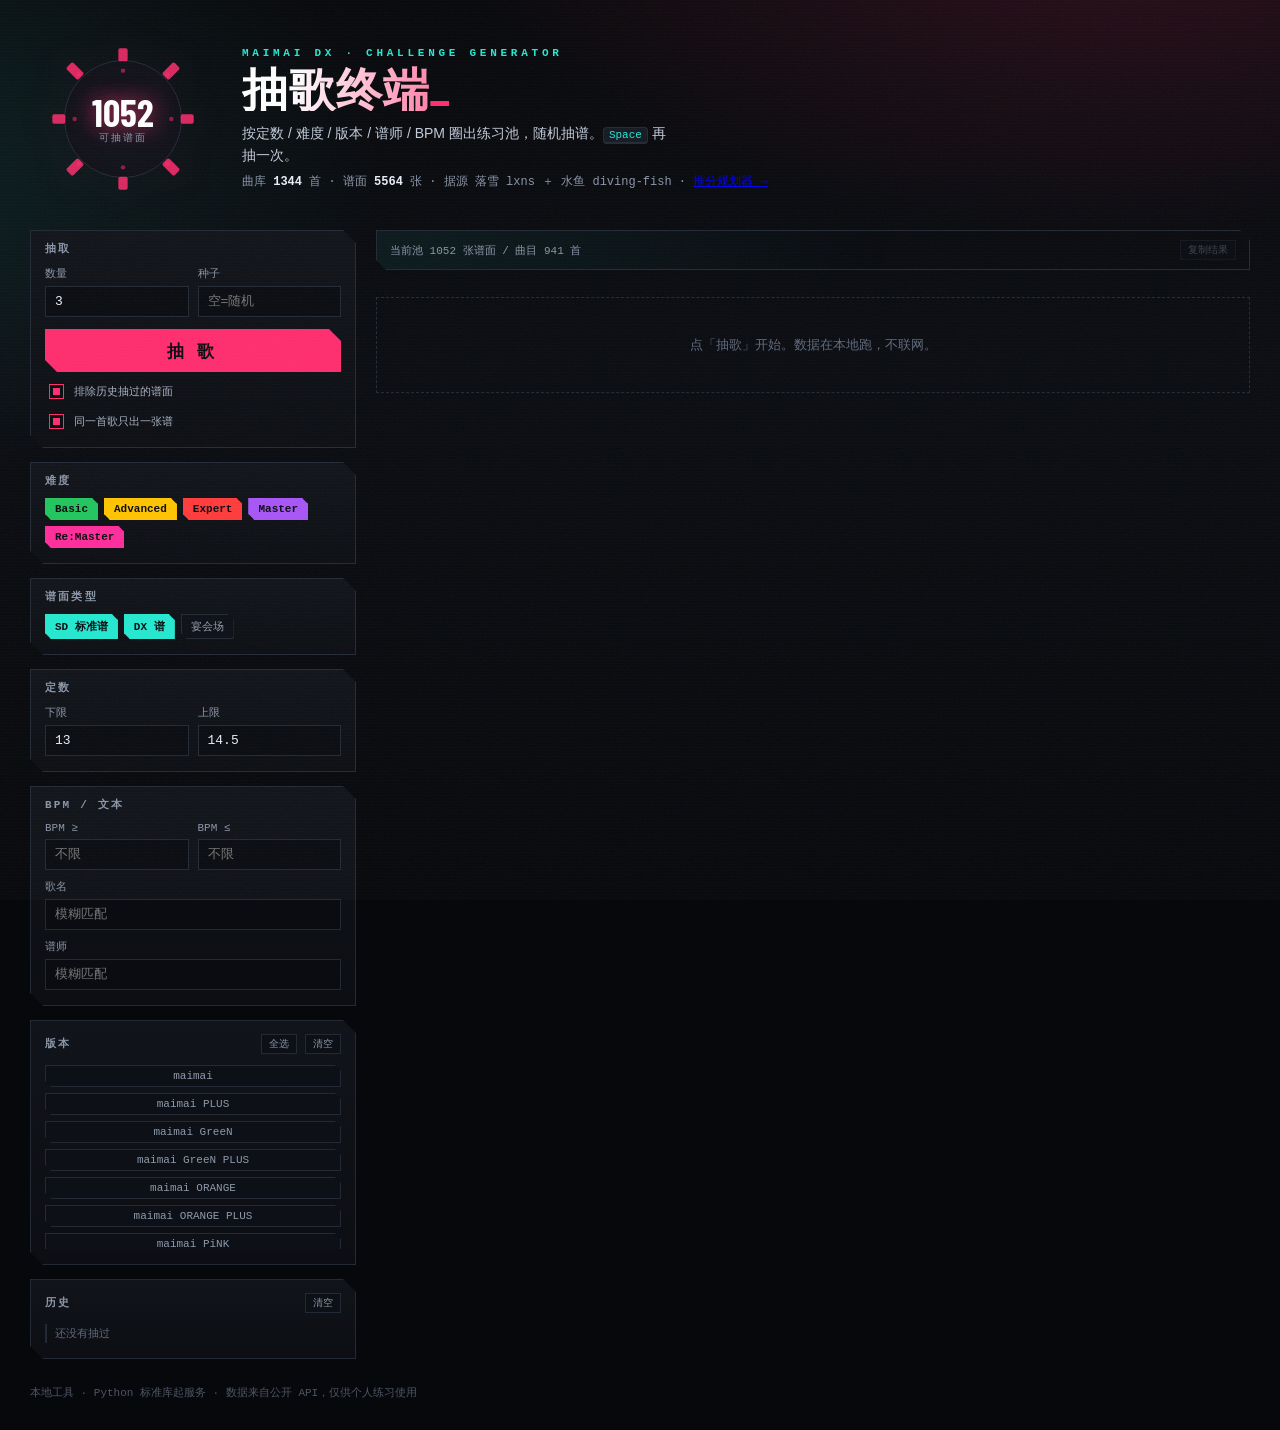
==== index.html @ 69e11485 "舞萌小工具：抽歌器 + 推分规划器（Android PWA / 网页内拉取成绩）" ====
<!doctype html>
<html lang="zh-CN">
<head>
<meta charset="utf-8" />
<meta name="viewport" content="width=device-width, initial-scale=1" />
<title>抽歌终端 · MAIMAI DX</title>
<meta name="theme-color" content="#07080b" />
<link rel="manifest" href="manifest.json" />
<link rel="icon" href="icons/icon-192.png" />
<link rel="apple-touch-icon" href="icons/icon-192.png" />
<link rel="stylesheet" href="style.css" />
</head>
<body>
<div class="grain" aria-hidden="true"></div>
<div class="scan" aria-hidden="true"></div>

<header class="hero">
  <div class="dial" id="dial" title="点我也能抽">
    <svg viewBox="-100 -100 200 200" aria-hidden="true"><g id="dialBars"></g></svg>
    <div class="dial-core">
      <span class="dial-num" id="poolNum">--</span>
      <span class="dial-cap">可抽谱面</span>
    </div>
  </div>
  <div class="hero-txt">
    <p class="kicker">MAIMAI DX · CHALLENGE GENERATOR</p>
    <h1>抽歌终端<span class="blink">_</span></h1>
    <p class="lede">按定数 / 难度 / 版本 / 谱师 / BPM 圈出练习池，随机抽谱。<span class="kbdon"><kbd>Space</kbd> 再抽一次。</span><span class="mobon">摇一摇手机，或点右下角按钮再抽。</span></p>
    <p class="src">曲库 <b id="dbTotal">--</b> 首 · 谱面 <b id="dbCharts">--</b> 张 · 据源 落雪 lxns ＋ 水鱼 diving-fish · <a href="plan.html">推分规划器 →</a></p>
  </div>
</header>

<main>
  <aside class="rail">
    <section class="box">
      <h2>抽取</h2>
      <div class="row">
        <label>数量<input id="n" type="number" min="1" max="30" value="3" /></label>
        <label>种子<input id="seed" type="text" placeholder="空=随机" /></label>
      </div>
      <button id="go" class="go">抽 歌</button>
      <label class="chk"><input id="noRepeat" type="checkbox" checked /> 排除历史抽过的谱面</label>
      <label class="chk"><input id="perSong" type="checkbox" checked /> 同一首歌只出一张谱</label>
    </section>

    <section class="box">
      <h2>难度</h2>
      <div class="chips" id="diffChips"></div>
    </section>

    <section class="box">
      <h2>谱面类型</h2>
      <div class="chips" id="typeChips"></div>
    </section>

    <section class="box">
      <h2>定数</h2>
      <div class="row">
        <label>下限<input id="dsMin" type="number" step="0.1" min="1" max="15" /></label>
        <label>上限<input id="dsMax" type="number" step="0.1" min="1" max="15" /></label>
      </div>
    </section>

    <section class="box">
      <h2>BPM / 文本</h2>
      <div class="row">
        <label>BPM ≥<input id="bpmMin" type="number" min="0" placeholder="不限" /></label>
        <label>BPM ≤<input id="bpmMax" type="number" min="0" placeholder="不限" /></label>
      </div>
      <label class="full">歌名<input id="qTitle" type="text" placeholder="模糊匹配" /></label>
      <label class="full">谱师<input id="qDesigner" type="text" placeholder="模糊匹配" /></label>
    </section>

    <section class="box">
      <h2>版本 <button class="mini" id="verAll">全选</button><button class="mini" id="verNone">清空</button></h2>
      <div class="chips vert" id="verChips"></div>
    </section>

    <section class="box">
      <h2>历史 <button class="mini danger" id="clearHist">清空</button></h2>
      <div id="hist" class="hist"></div>
    </section>
  </aside>

  <section class="stage">
    <div class="stage-bar">
      <span id="poolInfo">加载中…</span>
      <span class="spacer"></span>
      <span class="seedtag" id="seedTag"></span>
      <button class="mini" id="copyBtn" disabled>复制结果</button>
    </div>
    <div id="results" class="results"><p class="empty">点「抽歌」开始。数据在本地跑，不联网。</p></div>
  </section>
</main>

<footer>本地工具 · Python 标准库起服务 · 数据来自公开 API，仅供个人练习使用</footer>
<button class="gof" id="goFloat">抽歌</button>
<script src="core.js"></script>
<script src="app.js"></script>
<script>if('serviceWorker' in navigator){window.addEventListener('load',function(){navigator.serviceWorker.register('sw.js').catch(function(){});});}</script>
</body>
</html>
---- style.css ----
/* 抽歌终端 · 深色工业终端风（暗底 + 高饱和强调 + 锐利几何） */
:root{
  --bg:#07080b; --panel:#11141a; --panel2:#0c0e13; --line:#232a35;
  --ink:#e9eef7; --dim:#8b96a8; --hi:#ff2d6f; --cy:#25e8d0; --warn:#ffc400;
  --disp:"Barlow Condensed","Bahnschrift","DIN Alternate","Franklin Gothic Medium",Impact,sans-serif;
  --mono:"Cascadia Mono",Consolas,"Courier New",monospace;
  --sans:"Microsoft YaHei UI","PingFang SC","Noto Sans SC",sans-serif;
  --cut:13px;
}
@font-face{font-family:"Barlow Condensed";src:url("fonts/barlowcondensed-600.woff2") format("woff2");font-weight:600;font-style:normal;font-display:swap}
@font-face{font-family:"Barlow Condensed";src:url("fonts/barlowcondensed-700.woff2") format("woff2");font-weight:700;font-style:normal;font-display:swap}
*{box-sizing:border-box}
html,body{margin:0}
body{
  background:var(--bg); color:var(--ink); font:14px/1.55 var(--sans); min-height:100vh;
  background-image:
    radial-gradient(1100px 560px at 88% -12%, rgba(255,45,111,.16), transparent 62%),
    radial-gradient(900px 520px at -12% 18%, rgba(37,232,208,.10), transparent 60%),
    linear-gradient(180deg,#07080b,#0a0c11 40%,#07080b);
  background-attachment:fixed;
}
.grain{position:fixed;inset:0;pointer-events:none;z-index:9;opacity:.045;
  background-image:url("data:image/svg+xml,%3Csvg xmlns='http://www.w3.org/2000/svg' width='140' height='140'%3E%3Cfilter id='n'%3E%3CfeTurbulence type='fractalNoise' baseFrequency='.85' numOctaves='3'/%3E%3C/filter%3E%3Crect width='140' height='140' filter='url(%23n)'/%3E%3C/svg%3E")}
.scan{position:fixed;inset:0;pointer-events:none;z-index:8;opacity:.5;
  background:repeating-linear-gradient(to bottom, rgba(255,255,255,.022) 0 1px, transparent 1px 3px)}

/* ---------- hero ---------- */
.hero{display:flex;gap:26px;align-items:center;padding:26px 30px 18px;max-width:1500px;margin:0 auto}
.kicker{margin:0 0 6px;font:600 11px/1 var(--mono);letter-spacing:.34em;color:var(--cy)}
.hero h1{margin:0;font:700 46px/1 var(--disp);letter-spacing:.02em;text-transform:uppercase;
  background:linear-gradient(100deg,#fff 10%,var(--hi) 55%,#ff9d3d 92%);
  -webkit-background-clip:text;background-clip:text;-webkit-text-fill-color:transparent}
.blink{-webkit-text-fill-color:var(--hi);animation:blink 1.1s steps(1) infinite}
@keyframes blink{50%{opacity:0}}
.lede{margin:12px 0 6px;color:#c3ccdb;max-width:56ch}
.src{margin:0;font:12px var(--mono);color:var(--dim)}
.src b{color:var(--ink)}
kbd{font:11px var(--mono);border:1px solid var(--line);border-bottom-width:2px;border-radius:4px;
  padding:1px 5px;background:#151922;color:var(--cy)}

/* 8 键环 */
.dial{position:relative;width:186px;height:186px;flex:0 0 auto;cursor:pointer}
.dial svg{width:100%;height:100%;filter:drop-shadow(0 0 18px rgba(255,45,111,.35))}
.dial rect{fill:var(--hi);opacity:.85;animation:pulse 3.4s ease-in-out infinite}
.dial rect:nth-child(even){fill:var(--cy);animation-delay:.5s}
@keyframes pulse{0%,100%{opacity:.4}50%{opacity:.95}}
.dial.rolling svg{animation:spin .55s cubic-bezier(.5,0,.2,1) 1}
@keyframes spin{from{transform:rotate(0)}to{transform:rotate(360deg)}}
.dial-core{position:absolute;inset:0;display:grid;place-content:center;text-align:center;pointer-events:none}
.dial-core:before{content:"";position:absolute;inset:34px;border:1px solid var(--line);border-radius:50%;
  background:radial-gradient(circle,#151a22,#0a0c11);z-index:-1}
.dial-num{font:700 38px/1 var(--disp);color:#fff;text-shadow:0 0 22px rgba(255,45,111,.8)}
.dial-cap{font:10px var(--mono);letter-spacing:.18em;color:var(--dim)}

/* ---------- layout ---------- */
main{display:grid;grid-template-columns:326px minmax(0,1fr);gap:20px;padding:0 30px 26px;max-width:1500px;margin:0 auto;align-items:start}
.rail{display:flex;flex-direction:column;gap:14px;position:sticky;top:18px}
.box{background:linear-gradient(180deg,var(--panel),var(--panel2));border:1px solid var(--line);padding:13px 14px 15px;
  clip-path:polygon(0 0,calc(100% - var(--cut)) 0,100% var(--cut),100% 100%,var(--cut) 100%,0 calc(100% - var(--cut)))}
.box h2{display:flex;align-items:center;gap:8px;margin:0 0 11px;font:600 11px/1 var(--mono);letter-spacing:.2em;color:var(--dim);text-transform:uppercase}
.box h2 button{margin-left:auto}
.box h2 button+button{margin-left:0}
.row{display:flex;gap:9px}
label{display:flex;flex-direction:column;gap:5px;font:11px var(--mono);color:var(--dim);flex:1;min-width:0}
label.full{margin-top:9px}
input[type=text],input[type=number]{width:100%;background:#0a0c11;border:1px solid var(--line);color:var(--ink);
  padding:7px 9px;font:13px var(--mono);outline:none;transition:border-color .15s,box-shadow .15s}
input:focus{border-color:var(--hi);box-shadow:0 0 0 2px rgba(255,45,111,.18)}
input[type=number]::-webkit-outer-spin-button,input[type=number]::-webkit-inner-spin-button{-webkit-appearance:none;margin:0}
.chk{flex-direction:row;align-items:center;gap:7px;margin-top:9px;font:11px var(--mono);color:#aab4c4;cursor:pointer}
input[type=checkbox]{appearance:none;width:15px;height:15px;border:1px solid var(--line);background:#0a0c11;cursor:pointer;flex:0 0 auto}
input[type=checkbox]:checked{background:var(--hi);border-color:var(--hi);box-shadow:inset 0 0 0 3px #0a0c11}

.go{width:100%;margin-top:12px;padding:13px;border:0;cursor:pointer;background:var(--hi);color:#0b0b0f;
  font:700 17px/1 var(--disp);letter-spacing:.3em;text-transform:uppercase;
  clip-path:polygon(0 0,calc(100% - 12px) 0,100% 12px,100% 100%,12px 100%,0 calc(100% - 12px));
  transition:transform .12s,box-shadow .18s,filter .18s}
.go:hover{filter:brightness(1.12);box-shadow:0 6px 26px rgba(255,45,111,.42);transform:translateY(-1px)}
.go:active{transform:translateY(1px) scale(.995)}

.chips{display:flex;flex-wrap:wrap;gap:6px}
.chips.vert{max-height:184px;overflow:auto;flex-direction:column;flex-wrap:nowrap}
.chip{border:1px solid var(--line);background:#0d1016;color:#8f9aab;padding:4px 9px;cursor:pointer;
  font:11px var(--mono);white-space:nowrap;transition:.14s;
  clip-path:polygon(0 0,calc(100% - 6px) 0,100% 6px,100% 100%,6px 100%,0 calc(100% - 6px))}
.chip:hover{color:var(--ink);border-color:#3a4453}
.chip.on{color:#0a0c11;background:var(--c,var(--cy));border-color:var(--c,var(--cy));font-weight:700}
.chip.dim{opacity:.55}
.mini{border:1px solid var(--line);background:#0d1016;color:var(--dim);font:10px var(--mono);padding:2px 7px;cursor:pointer}
.mini:hover{color:var(--ink);border-color:var(--hi)}
.mini.danger:hover{color:#fff;background:#c81e4a;border-color:#c81e4a}
.mini:disabled{opacity:.4;cursor:not-allowed}

.hist{display:flex;flex-direction:column;gap:5px;max-height:216px;overflow:auto}
.hist div{font:11px var(--mono);color:#93a0b2;border-left:2px solid var(--line);padding:2px 0 2px 8px}
.hist div b{color:#d7e0ee;font-weight:600}
.hist .none{color:#5f6a7b}

/* ---------- stage ---------- */
.stage{min-width:0}
.stage-bar{display:flex;align-items:center;gap:10px;padding:9px 13px;margin-bottom:14px;
  border:1px solid var(--line);background:linear-gradient(90deg,rgba(37,232,208,.07),transparent 60%);
  font:11px var(--mono);color:var(--dim);clip-path:polygon(0 0,calc(100% - 10px) 0,100% 10px,100% 100%,10px 100%,0 calc(100% - 10px))}
.stage-bar .spacer{flex:1}
.seedtag{color:var(--cy)}
.results{display:grid;grid-template-columns:repeat(auto-fill,minmax(292px,1fr));gap:14px}
.empty{grid-column:1/-1;color:#5f6a7b;font:13px var(--mono);padding:38px 0;text-align:center;border:1px dashed var(--line)}

.card{position:relative;overflow:hidden;padding:15px 16px 14px;background:linear-gradient(160deg,#141821,#0c0f14 70%);
  border:1px solid var(--line);border-left:3px solid var(--c,var(--hi));
  clip-path:polygon(0 0,calc(100% - 16px) 0,100% 16px,100% 100%,0 100%);
  animation:rise .42s cubic-bezier(.2,.9,.25,1) backwards;animation-delay:calc(var(--i) * 80ms)}
@keyframes rise{from{opacity:0;transform:translateY(16px) scale(.97)}to{opacity:1;transform:none}}
.card:after{content:"";position:absolute;right:-40px;top:-40px;width:120px;height:120px;border-radius:50%;
  background:radial-gradient(circle,var(--c),transparent 70%);opacity:.14}
.card .idx{position:absolute;right:10px;bottom:-10px;font:700 62px/1 var(--disp);color:#fff;opacity:.05}
.card .tagrow{display:flex;align-items:center;gap:7px;flex-wrap:wrap}
.tag{font:700 10px/1 var(--mono);letter-spacing:.1em;padding:3px 7px;background:var(--c,var(--hi));color:#0a0c11}
.tag.ghost{background:transparent;border:1px solid var(--line);color:var(--dim);font-weight:400}
.card h3{margin:11px 2px 3px;font:600 17px/1.32 var(--sans);word-break:break-word}
.card .art{margin:0 2px;font:11px var(--mono);color:#7f8a9b;word-break:break-all}
.dsline{display:flex;align-items:baseline;gap:9px;margin:12px 2px 0}
.ds{font:700 40px/1 var(--disp);color:var(--c,var(--hi));text-shadow:0 0 18px color-mix(in srgb,var(--c) 55%,transparent)}
.ds-cap{font:10px var(--mono);letter-spacing:.16em;color:var(--dim)}
.card dl{display:grid;grid-template-columns:auto 1fr;gap:2px 10px;margin:12px 0 0;font:11px var(--mono)}
.card dt{color:#66717f}
.card dd{margin:0;color:#cdd6e3;text-align:right;word-break:break-all}

footer{padding:0 30px 30px;max-width:1500px;margin:0 auto;font:11px var(--mono);color:#4d5666}

/* 手机端：浮动抽歌按钮 + 提示切换 */
.gof{display:none;position:fixed;right:14px;bottom:18px;z-index:20;width:86px;height:86px;border:0;cursor:pointer;
  border-radius:50%;background:var(--hi);color:#0b0b0f;font:700 16px/1.1 var(--disp);letter-spacing:.08em;
  box-shadow:0 10px 30px rgba(255,45,111,.5)}
.gof:active{transform:scale(.93)}
.mobon{display:none}
.chip:active{border-color:var(--hi)}

@media (max-width:980px){
  main{grid-template-columns:1fr}
  .rail{position:static}
  .hero{flex-direction:column;align-items:flex-start;gap:14px}
  .hero h1{font-size:34px}
}
@media (max-width:720px){
  .mobon{display:inline}
  .kbdon{display:none}
  .gof{display:block}
  .hero{padding:18px 14px 10px}
  .kicker{letter-spacing:.2em}
  .dial{width:132px;height:132px}
  .dial-num{font-size:28px}
  .dial-cap{font-size:9px}
  main{padding:0 14px 96px}
  .results{grid-template-columns:1fr}
  .box{padding:12px 12px 14px}
  .chip{padding:8px 12px;font-size:12px}
  .chips{gap:8px}
  .chips.vert{max-height:150px}
  .chk{padding:4px 0}
  input[type=text],input[type=number]{padding:10px 9px}
  input[type=checkbox]{width:19px;height:19px}
  .go{padding:15px;font-size:18px}
  .stage-bar{flex-wrap:wrap;row-gap:6px}
  footer{padding:0 14px 22px}
}
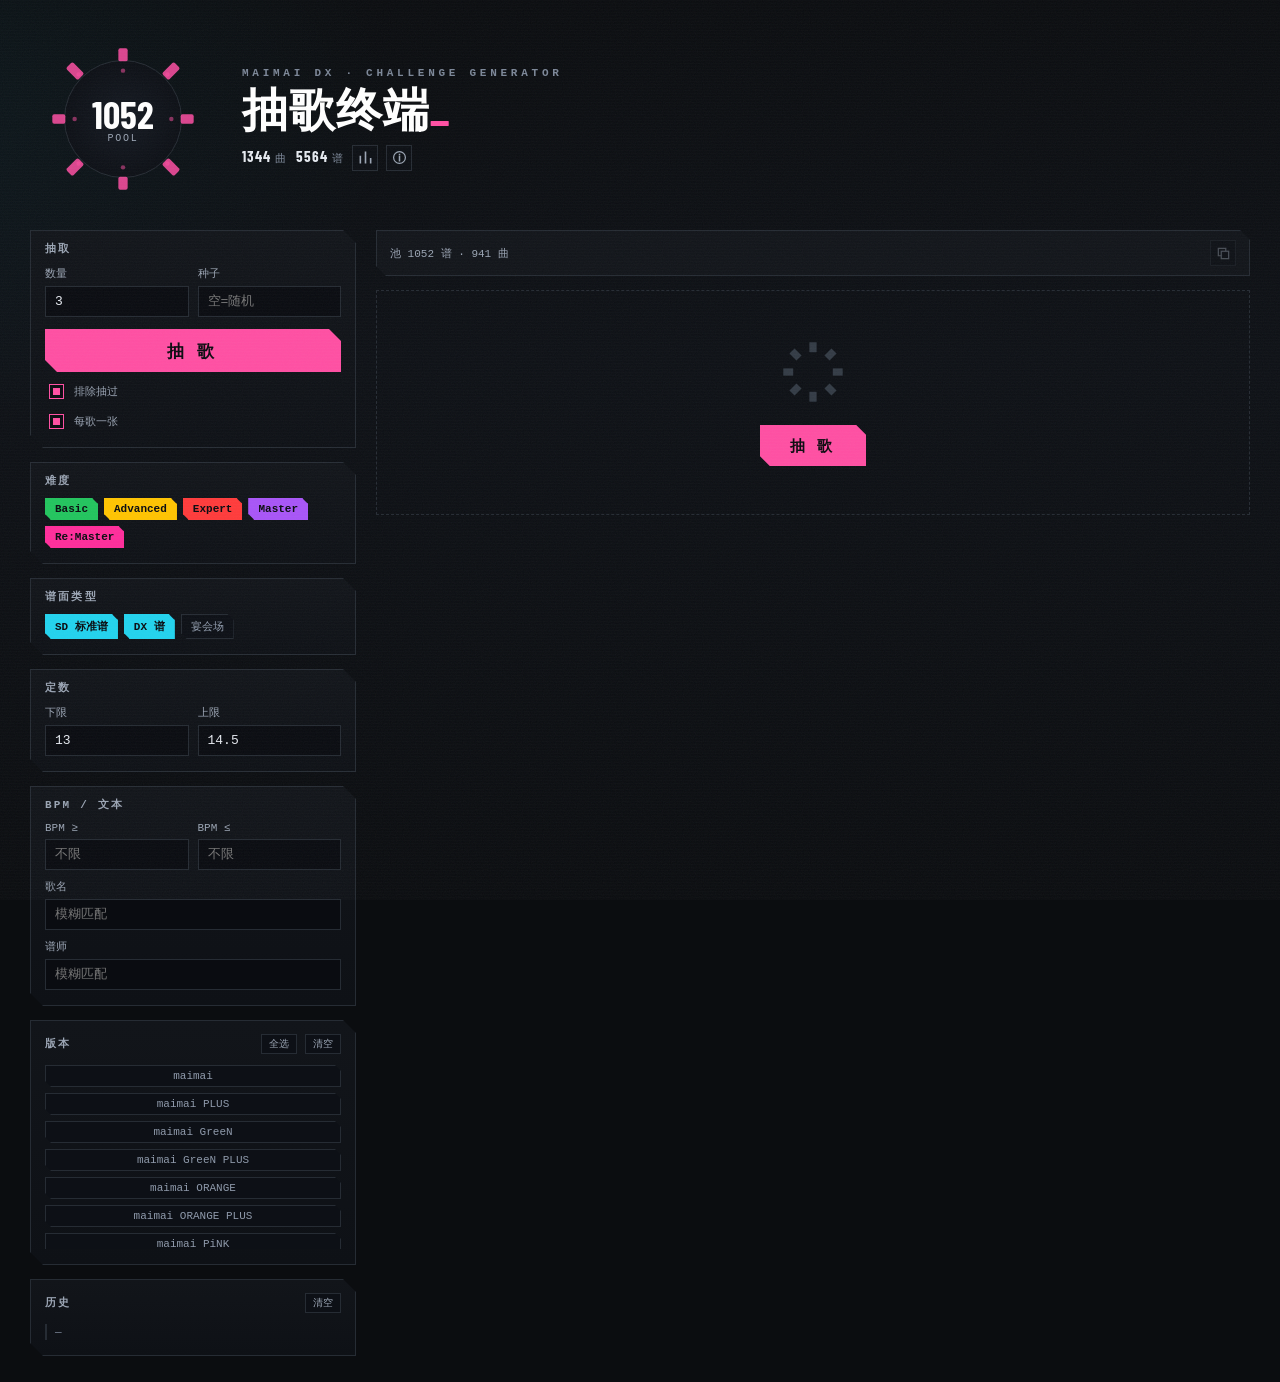
==== commit 2034a537: "UI 按少字规范重构：散文移入说明浮层、动作图标化、空状态改图标+按钮" ====
--- a/index.html
+++ b/index.html
@@ -4,7 +4,7 @@
 <meta charset="utf-8" />
 <meta name="viewport" content="width=device-width, initial-scale=1" />
 <title>抽歌终端 · MAIMAI DX</title>
-<meta name="theme-color" content="#07080b" />
+<meta name="theme-color" content="#0b0d10" />
 <link rel="manifest" href="manifest.json" />
 <link rel="icon" href="icons/icon-192.png" />
 <link rel="apple-touch-icon" href="icons/icon-192.png" />
@@ -15,18 +15,26 @@
 <div class="scan" aria-hidden="true"></div>
 
 <header class="hero">
-  <div class="dial" id="dial" title="点我也能抽">
+  <div class="dial" id="dial" title="点击抽取 · 空格或摇一摇">
     <svg viewBox="-100 -100 200 200" aria-hidden="true"><g id="dialBars"></g></svg>
     <div class="dial-core">
       <span class="dial-num" id="poolNum">--</span>
-      <span class="dial-cap">可抽谱面</span>
+      <span class="dial-cap">POOL</span>
     </div>
   </div>
   <div class="hero-txt">
     <p class="kicker">MAIMAI DX · CHALLENGE GENERATOR</p>
     <h1>抽歌终端<span class="blink">_</span></h1>
-    <p class="lede">按定数 / 难度 / 版本 / 谱师 / BPM 圈出练习池，随机抽谱。<span class="kbdon"><kbd>Space</kbd> 再抽一次。</span><span class="mobon">摇一摇手机，或点右下角按钮再抽。</span></p>
-    <p class="src">曲库 <b id="dbTotal">--</b> 首 · 谱面 <b id="dbCharts">--</b> 张 · 据源 落雪 lxns ＋ 水鱼 diving-fish · <a href="plan.html">推分规划器 →</a></p>
+    <nav class="acts">
+      <span class="stat"><b id="dbTotal">--</b><i>曲</i></span>
+      <span class="stat"><b id="dbCharts">--</b><i>谱</i></span>
+      <a class="icobtn" href="plan.html" title="推分规划器" aria-label="推分规划器">
+        <svg viewBox="0 0 16 16" aria-hidden="true"><path d="M2.5 13.5V7M8 13.5V2.5M13.5 13.5V9.5" fill="none" stroke="currentColor" stroke-width="1.7" stroke-linecap="square"/></svg>
+      </a>
+      <button class="icobtn" id="aboutBtn" title="数据来源与说明" aria-label="数据来源与说明">
+        <svg viewBox="0 0 16 16" aria-hidden="true"><circle cx="8" cy="8" r="6.3" fill="none" stroke="currentColor" stroke-width="1.3"/><path d="M8 7.3v4.2M8 4.9v.2" stroke="currentColor" stroke-width="1.6" stroke-linecap="square"/></svg>
+      </button>
+    </nav>
   </div>
 </header>
 
@@ -38,9 +46,9 @@
         <label>数量<input id="n" type="number" min="1" max="30" value="3" /></label>
         <label>种子<input id="seed" type="text" placeholder="空=随机" /></label>
       </div>
-      <button id="go" class="go">抽 歌</button>
-      <label class="chk"><input id="noRepeat" type="checkbox" checked /> 排除历史抽过的谱面</label>
-      <label class="chk"><input id="perSong" type="checkbox" checked /> 同一首歌只出一张谱</label>
+      <button id="go" class="go" title="空格或摇一摇也可再抽">抽 歌</button>
+      <label class="chk" title="已经抽过的谱面不再出现"><input id="noRepeat" type="checkbox" checked /> 排除抽过</label>
+      <label class="chk" title="同一首歌最多只出一张谱面"><input id="perSong" type="checkbox" checked /> 每歌一张</label>
     </section>
 
     <section class="box">
@@ -87,16 +95,48 @@
       <span id="poolInfo">加载中…</span>
       <span class="spacer"></span>
       <span class="seedtag" id="seedTag"></span>
-      <button class="mini" id="copyBtn" disabled>复制结果</button>
+      <button class="icobtn" id="copyBtn" disabled title="复制结果" aria-label="复制结果">
+        <svg viewBox="0 0 16 16" aria-hidden="true"><rect x="5.6" y="5.6" width="7.9" height="7.9" fill="none" stroke="currentColor" stroke-width="1.3"/><path d="M10.4 5.6V2.5H2.5v7.9h3.1" fill="none" stroke="currentColor" stroke-width="1.3"/></svg>
+      </button>
     </div>
-    <div id="results" class="results"><p class="empty">点「抽歌」开始。数据在本地跑，不联网。</p></div>
+    <div id="results" class="results">
+      <div class="empty">
+        <svg class="empty-ico" viewBox="-50 -50 100 100" aria-hidden="true"><g fill="currentColor">
+          <rect x="-5.5" y="-45" width="11" height="15"/><rect x="-5.5" y="30" width="11" height="15"/>
+          <rect x="-45" y="-5.5" width="15" height="11"/><rect x="30" y="-5.5" width="15" height="11"/>
+          <g transform="rotate(45)">
+            <rect x="-5.5" y="-45" width="11" height="15"/><rect x="-5.5" y="30" width="11" height="15"/>
+            <rect x="-45" y="-5.5" width="15" height="11"/><rect x="30" y="-5.5" width="15" height="11"/>
+          </g>
+        </g></svg>
+        <button class="go-inline" id="emptyGo">抽 歌</button>
+      </div>
+    </div>
   </section>
 </main>
 
-<footer>本地工具 · Python 标准库起服务 · 数据来自公开 API，仅供个人练习使用</footer>
-<button class="gof" id="goFloat">抽歌</button>
+<button class="gof" id="goFloat" title="再抽一次">抽歌</button>
+
+<dialog id="about" class="about">
+  <h3>数据与用法</h3>
+  <ul>
+    <li>曲库：<b>落雪 lxns</b>（定数 / 谱师 / BPM）＋ <b>水鱼 diving-fish</b>（版本名 / 物量）</li>
+    <li>按定数 / 难度 / 版本 / 谱师 / BPM 圈出练习池，再从中随机抽谱</li>
+    <li><kbd>Space</kbd> 或摇一摇手机可再抽一次</li>
+    <li>成绩与历史只存在这台设备的浏览器里，不联网上传</li>
+    <li>本地工具：<code>python</code> 标准库起服务，数据来自公开 API，仅供个人练习使用</li>
+  </ul>
+  <form method="dialog"><button class="mini big">关闭</button></form>
+</dialog>
+
 <script src="core.js"></script>
 <script src="app.js"></script>
-<script>if('serviceWorker' in navigator){window.addEventListener('load',function(){navigator.serviceWorker.register('sw.js').catch(function(){});});}</script>
+<script>
+(function () {
+  var d = document.getElementById('about'), b = document.getElementById('aboutBtn');
+  if (d && b) { b.onclick = function () { d.showModal(); }; d.addEventListener('click', function (e) { if (e.target === d) d.close(); }); }
+  if ('serviceWorker' in navigator) { window.addEventListener('load', function () { navigator.serviceWorker.register('sw.js').catch(function () {}); }); }
+})();
+</script>
 </body>
 </html>
--- a/style.css
+++ b/style.css
@@ -1,11 +1,15 @@
 /* 抽歌终端 · 深色工业终端风（暗底 + 高饱和强调 + 锐利几何） */
 :root{
-  --bg:#07080b; --panel:#11141a; --panel2:#0c0e13; --line:#232a35;
-  --ink:#e9eef7; --dim:#8b96a8; --hi:#ff2d6f; --cy:#25e8d0; --warn:#ffc400;
+  /* ui-aesthetic 骨架：无彩色底 + 强调色只做信号（文字对比度已实测 ≥4.5:1） */
+  --bg:#0b0d10; --panel:#12151a; --panel2:#0e1116; --line:#262c34; --line2:#333b45;
+  --ink:#e6eaf0; --dim:#9ba5b4; --weak:#7c8798;
+  --hi:#ff4fa3; --cy:#22d3ee; --warn:#f5a524; --danger:#f0503a; --ok:#35e07a;
   --disp:"Barlow Condensed","Bahnschrift","DIN Alternate","Franklin Gothic Medium",Impact,sans-serif;
   --mono:"Cascadia Mono",Consolas,"Courier New",monospace;
-  --sans:"Microsoft YaHei UI","PingFang SC","Noto Sans SC",sans-serif;
+  --sans:system-ui,"Inter","Microsoft YaHei UI","PingFang SC","Noto Sans SC",sans-serif;
   --cut:13px;
+  --ease:cubic-bezier(.2,0,0,1); --dur:150ms;
+  --shadow-float:0 8px 24px rgba(0,0,0,.45);
 }
 @font-face{font-family:"Barlow Condensed";src:url("fonts/barlowcondensed-600.woff2") format("woff2");font-weight:600;font-style:normal;font-display:swap}
 @font-face{font-family:"Barlow Condensed";src:url("fonts/barlowcondensed-700.woff2") format("woff2");font-weight:700;font-style:normal;font-display:swap}
@@ -14,9 +18,8 @@
 body{
   background:var(--bg); color:var(--ink); font:14px/1.55 var(--sans); min-height:100vh;
   background-image:
-    radial-gradient(1100px 560px at 88% -12%, rgba(255,45,111,.16), transparent 62%),
-    radial-gradient(900px 520px at -12% 18%, rgba(37,232,208,.10), transparent 60%),
-    linear-gradient(180deg,#07080b,#0a0c11 40%,#07080b);
+    radial-gradient(900px 520px at -12% 12%, rgba(34,211,238,.05), transparent 62%),
+    linear-gradient(180deg,#0b0d10,#0e1116 40%,#0b0d10);
   background-attachment:fixed;
 }
 .grain{position:fixed;inset:0;pointer-events:none;z-index:9;opacity:.045;
@@ -26,13 +29,23 @@
 
 /* ---------- hero ---------- */
 .hero{display:flex;gap:26px;align-items:center;padding:26px 30px 18px;max-width:1500px;margin:0 auto}
-.kicker{margin:0 0 6px;font:600 11px/1 var(--mono);letter-spacing:.34em;color:var(--cy)}
-.hero h1{margin:0;font:700 46px/1 var(--disp);letter-spacing:.02em;text-transform:uppercase;
-  background:linear-gradient(100deg,#fff 10%,var(--hi) 55%,#ff9d3d 92%);
-  -webkit-background-clip:text;background-clip:text;-webkit-text-fill-color:transparent}
-.blink{-webkit-text-fill-color:var(--hi);animation:blink 1.1s steps(1) infinite}
+.kicker{margin:0 0 6px;font:600 11px/1 var(--mono);letter-spacing:.34em;color:var(--weak)}
+.hero h1{margin:0;font:700 46px/1 var(--disp);letter-spacing:.02em;text-transform:uppercase;color:#fff}
+.blink{color:var(--hi);animation:blink 1.4s steps(1) infinite}
 @keyframes blink{50%{opacity:0}}
-.lede{margin:12px 0 6px;color:#c3ccdb;max-width:56ch}
+
+/* 图标化动作 + 数据统计（替代原来的整句说明） */
+.acts{display:flex;align-items:center;gap:8px;margin:14px 0 0;flex-wrap:wrap}
+.stat{display:flex;align-items:baseline;gap:4px;font:11px var(--mono);color:var(--weak);letter-spacing:.1em}
+.stat b{font:700 15px/1 var(--disp);color:var(--ink)}
+.stat i{font-style:normal}
+.icobtn{display:inline-grid;place-items:center;width:26px;height:26px;padding:0;border:1px solid var(--line);
+  background:#0d1015;color:var(--dim);cursor:pointer;text-decoration:none;
+  transition:color var(--dur) var(--ease),border-color var(--dur) var(--ease)}
+.icobtn svg{width:15px;height:15px;display:block}
+.icobtn:hover{color:var(--hi);border-color:var(--hi)}
+.icobtn:disabled{opacity:.4;cursor:not-allowed}
+.icobtn.ok{color:var(--ok);border-color:var(--ok)}
 .src{margin:0;font:12px var(--mono);color:var(--dim)}
 .src b{color:var(--ink)}
 kbd{font:11px var(--mono);border:1px solid var(--line);border-bottom-width:2px;border-radius:4px;
@@ -40,7 +53,7 @@
 
 /* 8 键环 */
 .dial{position:relative;width:186px;height:186px;flex:0 0 auto;cursor:pointer}
-.dial svg{width:100%;height:100%;filter:drop-shadow(0 0 18px rgba(255,45,111,.35))}
+.dial svg{width:100%;height:100%}
 .dial rect{fill:var(--hi);opacity:.85;animation:pulse 3.4s ease-in-out infinite}
 .dial rect:nth-child(even){fill:var(--cy);animation-delay:.5s}
 @keyframes pulse{0%,100%{opacity:.4}50%{opacity:.95}}
@@ -49,7 +62,7 @@
 .dial-core{position:absolute;inset:0;display:grid;place-content:center;text-align:center;pointer-events:none}
 .dial-core:before{content:"";position:absolute;inset:34px;border:1px solid var(--line);border-radius:50%;
   background:radial-gradient(circle,#151a22,#0a0c11);z-index:-1}
-.dial-num{font:700 38px/1 var(--disp);color:#fff;text-shadow:0 0 22px rgba(255,45,111,.8)}
+.dial-num{font:700 38px/1 var(--disp);color:#fff}
 .dial-cap{font:10px var(--mono);letter-spacing:.18em;color:var(--dim)}
 
 /* ---------- layout ---------- */
@@ -67,7 +80,7 @@
   padding:7px 9px;font:13px var(--mono);outline:none;transition:border-color .15s,box-shadow .15s}
 input:focus{border-color:var(--hi);box-shadow:0 0 0 2px rgba(255,45,111,.18)}
 input[type=number]::-webkit-outer-spin-button,input[type=number]::-webkit-inner-spin-button{-webkit-appearance:none;margin:0}
-.chk{flex-direction:row;align-items:center;gap:7px;margin-top:9px;font:11px var(--mono);color:#aab4c4;cursor:pointer}
+.chk{flex-direction:row;align-items:center;gap:7px;margin-top:9px;font:11px var(--mono);color:var(--dim);cursor:pointer}
 input[type=checkbox]{appearance:none;width:15px;height:15px;border:1px solid var(--line);background:#0a0c11;cursor:pointer;flex:0 0 auto}
 input[type=checkbox]:checked{background:var(--hi);border-color:var(--hi);box-shadow:inset 0 0 0 3px #0a0c11}
 
@@ -75,7 +88,7 @@
   font:700 17px/1 var(--disp);letter-spacing:.3em;text-transform:uppercase;
   clip-path:polygon(0 0,calc(100% - 12px) 0,100% 12px,100% 100%,12px 100%,0 calc(100% - 12px));
   transition:transform .12s,box-shadow .18s,filter .18s}
-.go:hover{filter:brightness(1.12);box-shadow:0 6px 26px rgba(255,45,111,.42);transform:translateY(-1px)}
+.go:hover{filter:brightness(1.1);transform:translateY(-1px)}
 .go:active{transform:translateY(1px) scale(.995)}
 
 .chips{display:flex;flex-wrap:wrap;gap:6px}
@@ -94,25 +107,29 @@
 .hist{display:flex;flex-direction:column;gap:5px;max-height:216px;overflow:auto}
 .hist div{font:11px var(--mono);color:#93a0b2;border-left:2px solid var(--line);padding:2px 0 2px 8px}
 .hist div b{color:#d7e0ee;font-weight:600}
-.hist .none{color:#5f6a7b}
+.hist .none{color:var(--weak)}
 
 /* ---------- stage ---------- */
 .stage{min-width:0}
 .stage-bar{display:flex;align-items:center;gap:10px;padding:9px 13px;margin-bottom:14px;
-  border:1px solid var(--line);background:linear-gradient(90deg,rgba(37,232,208,.07),transparent 60%);
+  border:1px solid var(--line);background:var(--panel);
   font:11px var(--mono);color:var(--dim);clip-path:polygon(0 0,calc(100% - 10px) 0,100% 10px,100% 100%,10px 100%,0 calc(100% - 10px))}
 .stage-bar .spacer{flex:1}
 .seedtag{color:var(--cy)}
 .results{display:grid;grid-template-columns:repeat(auto-fill,minmax(292px,1fr));gap:14px}
-.empty{grid-column:1/-1;color:#5f6a7b;font:13px var(--mono);padding:38px 0;text-align:center;border:1px dashed var(--line)}
+.empty{grid-column:1/-1;display:grid;place-items:center;gap:20px;padding:48px 0;border:1px dashed var(--line)}
+.empty-ico{width:66px;height:66px;color:var(--line2)}
+.go-inline{border:0;cursor:pointer;padding:13px 30px;background:var(--hi);color:#0b0b0f;
+  font:700 15px/1 var(--disp);letter-spacing:.3em;text-transform:uppercase;
+  clip-path:polygon(0 0,calc(100% - 10px) 0,100% 10px,100% 100%,10px 100%,0 calc(100% - 10px));
+  transition:filter var(--dur) var(--ease)}
+.go-inline:hover{filter:brightness(1.1)}
 
 .card{position:relative;overflow:hidden;padding:15px 16px 14px;background:linear-gradient(160deg,#141821,#0c0f14 70%);
   border:1px solid var(--line);border-left:3px solid var(--c,var(--hi));
-  clip-path:polygon(0 0,calc(100% - 16px) 0,100% 16px,100% 100%,0 100%);
-  animation:rise .42s cubic-bezier(.2,.9,.25,1) backwards;animation-delay:calc(var(--i) * 80ms)}
-@keyframes rise{from{opacity:0;transform:translateY(16px) scale(.97)}to{opacity:1;transform:none}}
+  clip-path:polygon(0 0,calc(100% - 16px) 0,100% 16px,100% 100%,0 100%)}
 .card:after{content:"";position:absolute;right:-40px;top:-40px;width:120px;height:120px;border-radius:50%;
-  background:radial-gradient(circle,var(--c),transparent 70%);opacity:.14}
+  background:radial-gradient(circle,var(--c),transparent 70%);opacity:.07}
 .card .idx{position:absolute;right:10px;bottom:-10px;font:700 62px/1 var(--disp);color:#fff;opacity:.05}
 .card .tagrow{display:flex;align-items:center;gap:7px;flex-wrap:wrap}
 .tag{font:700 10px/1 var(--mono);letter-spacing:.1em;padding:3px 7px;background:var(--c,var(--hi));color:#0a0c11}
@@ -120,18 +137,27 @@
 .card h3{margin:11px 2px 3px;font:600 17px/1.32 var(--sans);word-break:break-word}
 .card .art{margin:0 2px;font:11px var(--mono);color:#7f8a9b;word-break:break-all}
 .dsline{display:flex;align-items:baseline;gap:9px;margin:12px 2px 0}
-.ds{font:700 40px/1 var(--disp);color:var(--c,var(--hi));text-shadow:0 0 18px color-mix(in srgb,var(--c) 55%,transparent)}
+.ds{font:700 40px/1 var(--disp);color:var(--c,var(--hi))}
 .ds-cap{font:10px var(--mono);letter-spacing:.16em;color:var(--dim)}
 .card dl{display:grid;grid-template-columns:auto 1fr;gap:2px 10px;margin:12px 0 0;font:11px var(--mono)}
-.card dt{color:#66717f}
+.card dt{color:var(--weak)}
 .card dd{margin:0;color:#cdd6e3;text-align:right;word-break:break-all}
 
-footer{padding:0 30px 30px;max-width:1500px;margin:0 auto;font:11px var(--mono);color:#4d5666}
+/* 说明浮层：所有被移出页面的散文都收在这里，按需打开 */
+.about{border:1px solid var(--line2);background:var(--panel);color:var(--ink);max-width:min(560px,92vw);
+  padding:20px 22px;box-shadow:var(--shadow-float);border-radius:2px}
+.about::backdrop{background:rgba(6,8,11,.72);backdrop-filter:blur(6px)}
+.about h3{margin:0 0 12px;font:700 16px/1 var(--disp);letter-spacing:.18em;text-transform:uppercase}
+.about ul{margin:0 0 16px;padding-left:16px;display:grid;gap:8px}
+.about li{font:12px/1.7 var(--mono);color:var(--dim)}
+.about li b{color:var(--ink)}
+.about code{color:var(--cy)}
+.about form{margin:0;text-align:right}
 
 /* 手机端：浮动抽歌按钮 + 提示切换 */
 .gof{display:none;position:fixed;right:14px;bottom:18px;z-index:20;width:86px;height:86px;border:0;cursor:pointer;
   border-radius:50%;background:var(--hi);color:#0b0b0f;font:700 16px/1.1 var(--disp);letter-spacing:.08em;
-  box-shadow:0 10px 30px rgba(255,45,111,.5)}
+  box-shadow:var(--shadow-float)}
 .gof:active{transform:scale(.93)}
 .mobon{display:none}
 .chip:active{border-color:var(--hi)}
@@ -162,5 +188,5 @@
   input[type=checkbox]{width:19px;height:19px}
   .go{padding:15px;font-size:18px}
   .stage-bar{flex-wrap:wrap;row-gap:6px}
-  footer{padding:0 14px 22px}
+  .empty{padding:34px 0}
 }
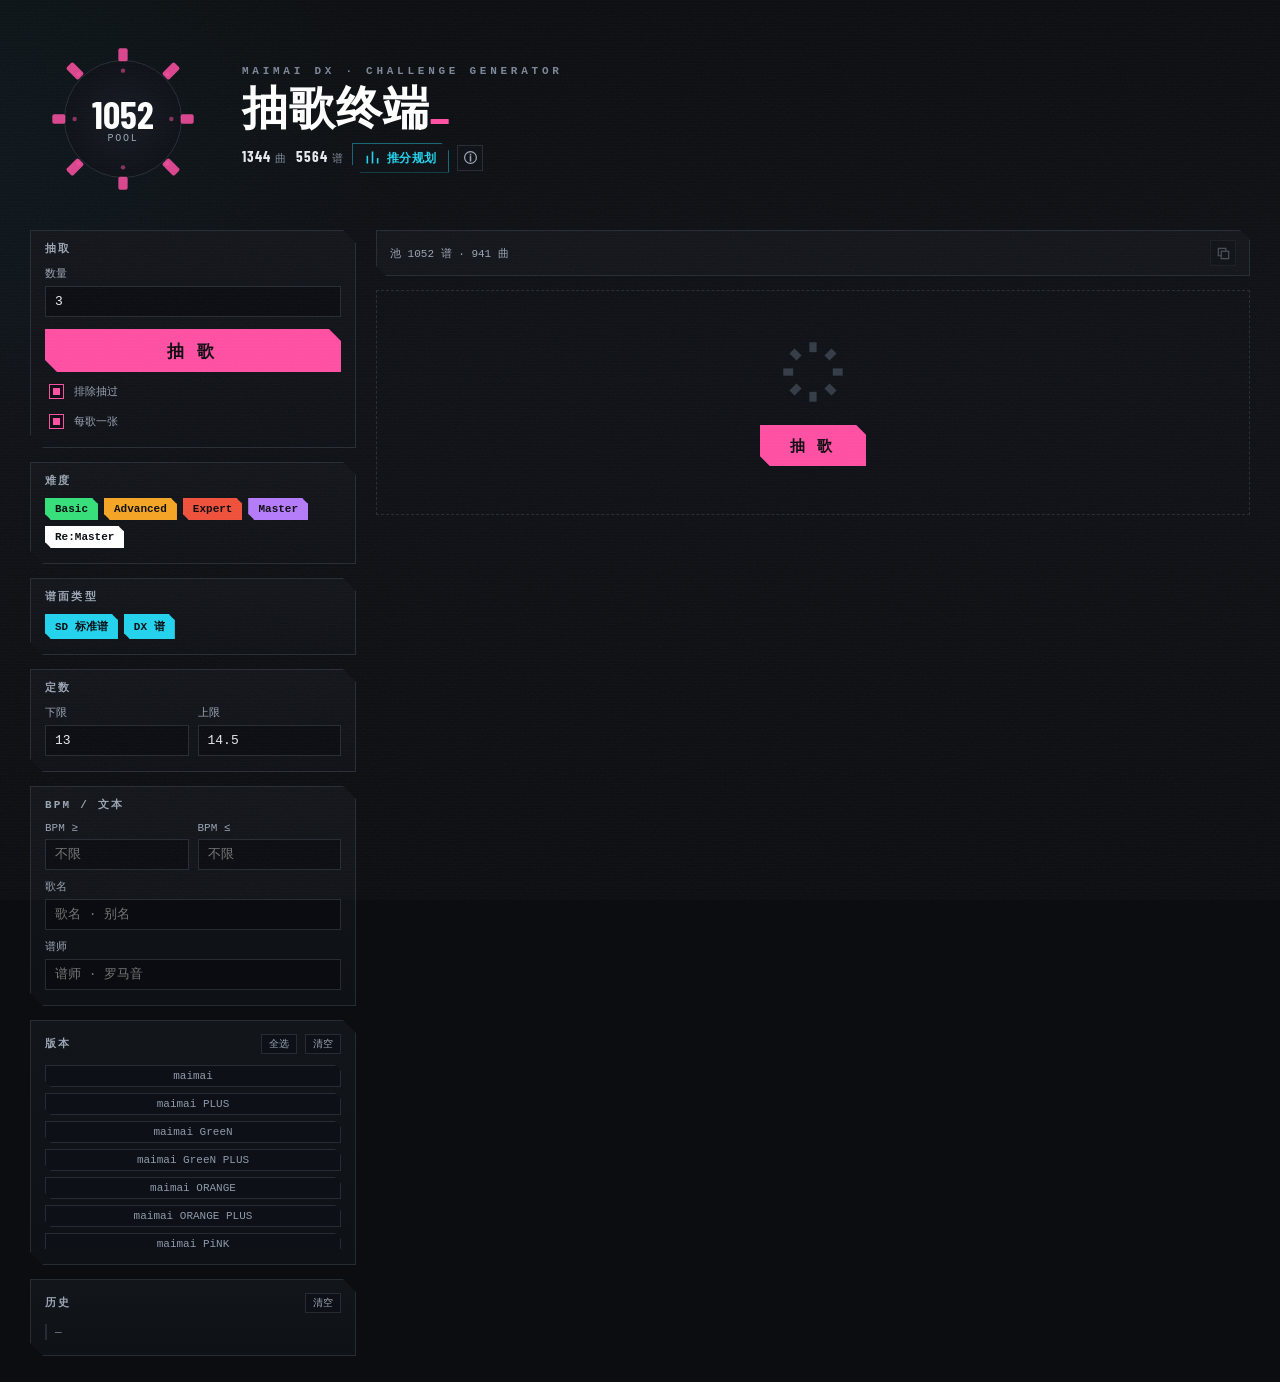
==== commit ece09eb2: "曲库接入中文别名/罗马音搜索；删种子与宴谱入口；Re:Master 改白色；推分入口做成带标签按钮" ====
--- a/index.html
+++ b/index.html
@@ -15,7 +15,7 @@
 <div class="scan" aria-hidden="true"></div>
 
 <header class="hero">
-  <div class="dial" id="dial" title="点击抽取 · 空格或摇一摇">
+  <div class="dial" id="dial" aria-label="抽取">
     <svg viewBox="-100 -100 200 200" aria-hidden="true"><g id="dialBars"></g></svg>
     <div class="dial-core">
       <span class="dial-num" id="poolNum">--</span>
@@ -28,8 +28,8 @@
     <nav class="acts">
       <span class="stat"><b id="dbTotal">--</b><i>曲</i></span>
       <span class="stat"><b id="dbCharts">--</b><i>谱</i></span>
-      <a class="icobtn" href="plan.html" title="推分规划器" aria-label="推分规划器">
-        <svg viewBox="0 0 16 16" aria-hidden="true"><path d="M2.5 13.5V7M8 13.5V2.5M13.5 13.5V9.5" fill="none" stroke="currentColor" stroke-width="1.7" stroke-linecap="square"/></svg>
+      <a class="actbtn" href="plan.html" title="按你的成绩算推分收益">
+        <svg viewBox="0 0 16 16" aria-hidden="true"><path d="M2.5 13.5V7M8 13.5V2.5M13.5 13.5V9.5" fill="none" stroke="currentColor" stroke-width="1.7" stroke-linecap="square"/></svg><span>推分规划</span>
       </a>
       <button class="icobtn" id="aboutBtn" title="数据来源与说明" aria-label="数据来源与说明">
         <svg viewBox="0 0 16 16" aria-hidden="true"><circle cx="8" cy="8" r="6.3" fill="none" stroke="currentColor" stroke-width="1.3"/><path d="M8 7.3v4.2M8 4.9v.2" stroke="currentColor" stroke-width="1.6" stroke-linecap="square"/></svg>
@@ -42,10 +42,7 @@
   <aside class="rail">
     <section class="box">
       <h2>抽取</h2>
-      <div class="row">
-        <label>数量<input id="n" type="number" min="1" max="30" value="3" /></label>
-        <label>种子<input id="seed" type="text" placeholder="空=随机" /></label>
-      </div>
+      <label>数量<input id="n" type="number" min="1" max="30" value="3" /></label>
       <button id="go" class="go" title="空格或摇一摇也可再抽">抽 歌</button>
       <label class="chk" title="已经抽过的谱面不再出现"><input id="noRepeat" type="checkbox" checked /> 排除抽过</label>
       <label class="chk" title="同一首歌最多只出一张谱面"><input id="perSong" type="checkbox" checked /> 每歌一张</label>
@@ -75,8 +72,8 @@
         <label>BPM ≥<input id="bpmMin" type="number" min="0" placeholder="不限" /></label>
         <label>BPM ≤<input id="bpmMax" type="number" min="0" placeholder="不限" /></label>
       </div>
-      <label class="full">歌名<input id="qTitle" type="text" placeholder="模糊匹配" /></label>
-      <label class="full">谱师<input id="qDesigner" type="text" placeholder="模糊匹配" /></label>
+      <label class="full">歌名<input id="qTitle" type="text" placeholder="歌名 · 别名" title="支持中文译名、罗马音与社区绰号，例：快乐断手器 / happysynthesizer" /></label>
+      <label class="full">谱师<input id="qDesigner" type="text" placeholder="谱师 · 罗马音" title="假名可打罗马音，省略「譜面-」前缀也能命中，例：nyain / 100号" /></label>
     </section>
 
     <section class="box">
@@ -94,7 +91,6 @@
     <div class="stage-bar">
       <span id="poolInfo">加载中…</span>
       <span class="spacer"></span>
-      <span class="seedtag" id="seedTag"></span>
       <button class="icobtn" id="copyBtn" disabled title="复制结果" aria-label="复制结果">
         <svg viewBox="0 0 16 16" aria-hidden="true"><rect x="5.6" y="5.6" width="7.9" height="7.9" fill="none" stroke="currentColor" stroke-width="1.3"/><path d="M10.4 5.6V2.5H2.5v7.9h3.1" fill="none" stroke="currentColor" stroke-width="1.3"/></svg>
       </button>
@@ -122,6 +118,7 @@
   <ul>
     <li>曲库：<b>落雪 lxns</b>（定数 / 谱师 / BPM）＋ <b>水鱼 diving-fish</b>（版本名 / 物量）</li>
     <li>按定数 / 难度 / 版本 / 谱师 / BPM 圈出练习池，再从中随机抽谱</li>
+    <li>歌名与谱师支持中文译名、罗马音与常见绰号（例：快乐断手器 / nyain / 100号）</li>
     <li><kbd>Space</kbd> 或摇一摇手机可再抽一次</li>
     <li>成绩与历史只存在这台设备的浏览器里，不联网上传</li>
     <li>本地工具：<code>python</code> 标准库起服务，数据来自公开 API，仅供个人练习使用</li>
--- a/style.css
+++ b/style.css
@@ -6,7 +6,7 @@
   --hi:#ff4fa3; --cy:#22d3ee; --warn:#f5a524; --danger:#f0503a; --ok:#35e07a;
   --disp:"Barlow Condensed","Bahnschrift","DIN Alternate","Franklin Gothic Medium",Impact,sans-serif;
   --mono:"Cascadia Mono",Consolas,"Courier New",monospace;
-  --sans:system-ui,"Inter","Microsoft YaHei UI","PingFang SC","Noto Sans SC",sans-serif;
+  --sans:system-ui,"Inter","Segoe UI","Noto Sans SC",sans-serif;
   --cut:13px;
   --ease:cubic-bezier(.2,0,0,1); --dur:150ms;
   --shadow-float:0 8px 24px rgba(0,0,0,.45);
@@ -46,6 +46,14 @@
 .icobtn:hover{color:var(--hi);border-color:var(--hi)}
 .icobtn:disabled{opacity:.4;cursor:not-allowed}
 .icobtn.ok{color:var(--ok);border-color:var(--ok)}
+/* 主入口：图标 + 一个短标签，靠位置、描边与强调色引导，不加解释性文字 */
+.actbtn{display:inline-flex;align-items:center;gap:7px;height:30px;padding:0 12px;
+  border:1px solid color-mix(in srgb,var(--cy) 45%,transparent);background:#0d1015;color:var(--cy);
+  text-decoration:none;font:600 12px/1 var(--sans);letter-spacing:.02em;
+  clip-path:polygon(0 0,calc(100% - 8px) 0,100% 8px,100% 100%,8px 100%,0 calc(100% - 8px));
+  transition:color var(--dur) var(--ease),background var(--dur) var(--ease),border-color var(--dur) var(--ease)}
+.actbtn svg{width:15px;height:15px;display:block}
+.actbtn:hover{background:var(--cy);border-color:var(--cy);color:#0b0d0f}
 .src{margin:0;font:12px var(--mono);color:var(--dim)}
 .src b{color:var(--ink)}
 kbd{font:11px var(--mono);border:1px solid var(--line);border-bottom-width:2px;border-radius:4px;
@@ -78,7 +86,7 @@
 label.full{margin-top:9px}
 input[type=text],input[type=number]{width:100%;background:#0a0c11;border:1px solid var(--line);color:var(--ink);
   padding:7px 9px;font:13px var(--mono);outline:none;transition:border-color .15s,box-shadow .15s}
-input:focus{border-color:var(--hi);box-shadow:0 0 0 2px rgba(255,45,111,.18)}
+input:focus{border-color:var(--hi);box-shadow:0 0 0 2px color-mix(in srgb,var(--hi) 22%,transparent)}
 input[type=number]::-webkit-outer-spin-button,input[type=number]::-webkit-inner-spin-button{-webkit-appearance:none;margin:0}
 .chk{flex-direction:row;align-items:center;gap:7px;margin-top:9px;font:11px var(--mono);color:var(--dim);cursor:pointer}
 input[type=checkbox]{appearance:none;width:15px;height:15px;border:1px solid var(--line);background:#0a0c11;cursor:pointer;flex:0 0 auto}
@@ -115,7 +123,6 @@
   border:1px solid var(--line);background:var(--panel);
   font:11px var(--mono);color:var(--dim);clip-path:polygon(0 0,calc(100% - 10px) 0,100% 10px,100% 100%,10px 100%,0 calc(100% - 10px))}
 .stage-bar .spacer{flex:1}
-.seedtag{color:var(--cy)}
 .results{display:grid;grid-template-columns:repeat(auto-fill,minmax(292px,1fr));gap:14px}
 .empty{grid-column:1/-1;display:grid;place-items:center;gap:20px;padding:48px 0;border:1px dashed var(--line)}
 .empty-ico{width:66px;height:66px;color:var(--line2)}
